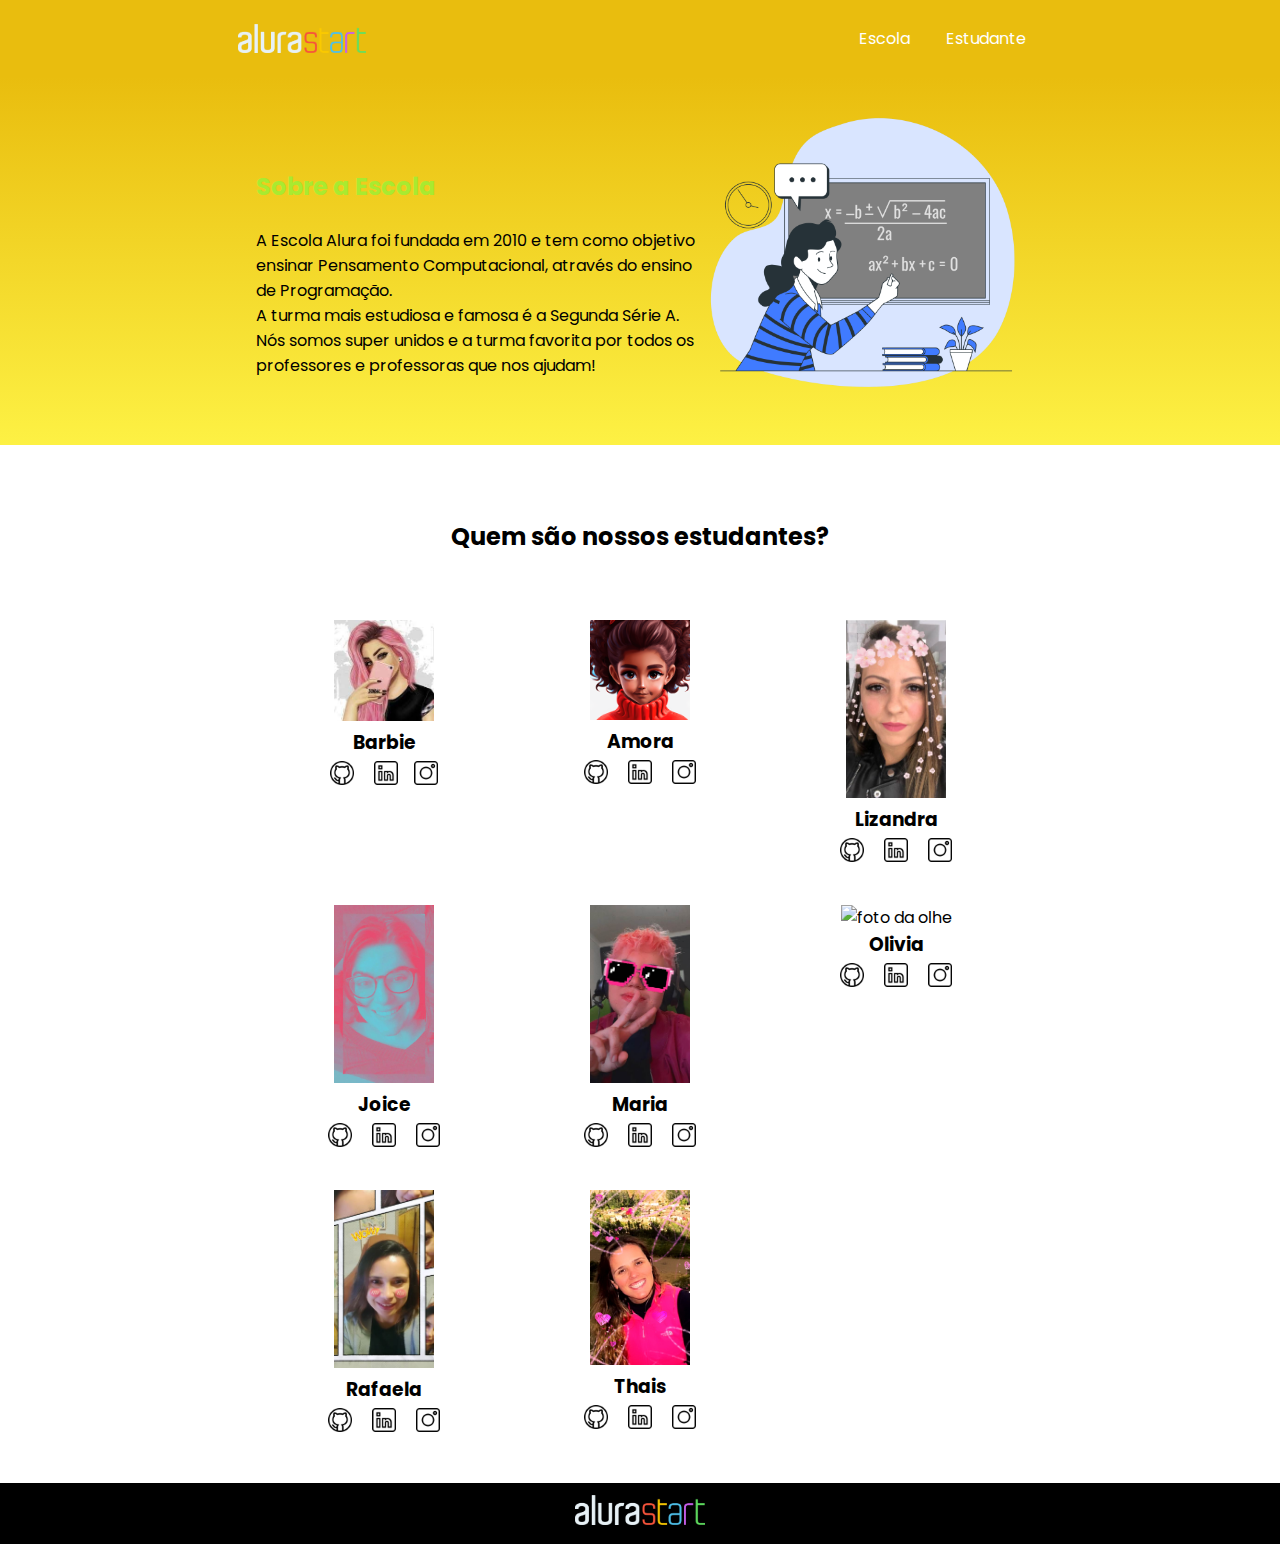
==== site-escola-alura8-main/index.html @ 29b8d6dc "Add files via upload" ====
<!DOCTYPE html>
<html lang="en">

<head>
    <meta charset="UTF-8">
    <meta http-equiv="X-UA-Compatible" content="IE=edge">
    <meta name="viewport" content="width=device-width, initial-scale=1.0">
    <title>Alura Start</title>
    <link rel="stylesheet" href="style.css">
    <link rel="preconnect" href="https://fonts.googleapis.com">
    <link rel="preconnect" href="https://fonts.gstatic.com" crossorigin>
    <link href="https://fonts.googleapis.com/css2?family=Poppins&display=swap" rel="stylesheet">
</head>

<body>
    <header class="cabecalho">
        <img class="cabecalho-imagem" src="./img/alurastart logo.png" alt="logo da alura start">
        <ul class="cabecalho-lista">
            <li class="cabecalho-lista-item"><a href="#escola">Escola</a></li>
            <li class="cabecalho-lista-item"><a href="#estudante">Estudante</a></li>
        </ul>
    </header>
    <section id="escola">
        <div class="escola-div-conteudo">
            <h2 class="escola-titulo">Sobre a Escola</h2>
            <p class="escola-texto-um">A Escola Alura foi fundada em 2010 e tem como objetivo ensinar Pensamento
                Computacional, através do ensino de Programação.</p>
            <p class="escola-texto-dois">A turma mais estudiosa e famosa é a Segunda Série A. Nós somos super unidos e a
                turma favorita por todos os professores e professoras que nos ajudam!</p>
        </div>
        <img class="escola-imagem" src="./img/Formula-bro.png" alt="imagem que representa uma professora em sala de aula">
    </section>

    <section id="estudante">
        <h2 class="estudante-titulo">Quem são nossos estudantes?</h2>
        <div class="estudante-todos">
            <span></span>
            <div class="estudante-div">
                <img class="estudante-imagem" src="barbie.jpeg" alt="foto da patricinha">
                <h3 class="estudante-nome">Barbie</h3>
                <a href="https://github.com/carolori"><img class="estudante-icone" src="./img/github.png"
                        alt="icone github"></a>
                <a href="https://linkedin.com/marcelopaludetto"><img class="estudante-icone" src="./img/linkedin.png"
                       
                <a href="https://instagram.com/marcelopaludetto"><img class="estudante-icone" src="./img/instagram.png"
                        alt="icone instagram"></a>
            </div>
            <div class="estudante-div">
                <img class="estudante-imagem" src="amora.png" alt="foto da amora">
                <h3 class="estudante-nome">Amora</h3>
                <a href="colar o site"><img class="estudante-icone" src="./img/github.png"
                        alt="icone github"></a>
                <a href="https://www.linkedin.com/in/gabriela-marcomini-de-lima/"><img class="estudante-icone"
                        src="./img/linkedin.png" alt="icone linkedin"></a>
                <a href="https://www.instagram.com/gabriela_marcomini/"><img class="estudante-icone" src="./img/instagram.png"
                        alt="icone instagram"></a>
            </div>
            <div class="estudante-div">
                <img class="estudante-imagem" src="./img/Liz.jpg" alt="foto da lizandra">
                <h3 class="estudante-nome">Lizandra</h3>
                <a href="https://github.com/LizandraDuarte40"><img class="estudante-icone" src="./img/github.png"
                        alt="icone github"></a>
                <a href="https://www.linkedin.com/in/lizandrarlm-duarte/"><img class="estudante-icone"
                        src="./img/linkedin.png" alt="icone linkedin"></a>
                <a href="https://www.instagram.com/lizandrarlm"><img class="estudante-icone" src="./img/instagram.png"
                        alt="icone instagram"></a>
            </div>
            <span></span>
            <span></span>
            <div class="estudante-div">
                <img class="estudante-imagem" src="./img/Joice.jpg" alt="foto da joice">
                <h3 class="estudante-nome">Joice</h3>
                <a href="https://github.com/JoiceAlura"><img class="estudante-icone" src="./img/github.png"
                        alt="icone github"></a>
                <a href="https://www.linkedin.com/in/joicebarbaresco/"><img class="estudante-icone" src="./img/linkedin.png"
                        alt="icone linkedin"></a>
                <a href="https://www.instagram.com/joicebarbaresco/"><img class="estudante-icone" src="./img/instagram.png"
                        alt="icone instagram"></a>
            </div>
            <div class="estudante-div">
                <img class="estudante-imagem" src="./img/Maria.jpg" alt="foto da maria">
                <h3 class="estudante-nome">Maria</h3>
                <a href="https://github.com/MagePSR"><img class="estudante-icone" src="./img/github.png"
                        alt="icone github"></a>
                <a href="https://www.linkedin.com/in/mariageovanna"><img class="estudante-icone" src="./img/linkedin.png"
                        alt="icone linkedin"></a>
                <a href="https://www.instagram.com/magpsr/"><img class="estudante-icone" src="./img/instagram.png"
                        alt="icone instagram"></a>
            </div>
            <div class="estudante-div">
                <img class="estudante-imagem" src="./img/Olivia.jpg" alt="foto da olhe">
                <h3 class="estudante-nome">Olivia</h3>
                <img class="estudante-icone" src="./img/github.png" alt="icone github">
                <a href="https://www.linkedin.com/in/olhe/"><img class="estudante-icone" src="./img/linkedin.png"
                        alt="icone linkedin"></a>
                <a href="https://github.com/olhe12"><img class="estudante-icone" src="./img/instagram.png"
                        alt="icone instagram"></a>
            </div>
            <span></span>
            <span></span>
            <div class="estudante-div">
                <img class="estudante-imagem" src="./img/Rafa.jpg" alt="foto da rafa">
                <h3 class="estudante-nome">Rafaela</h3>
                <a href="https://github.com/rafaelamunhoz12"><img class="estudante-icone" src="./img/github.png"
                        alt="icone github"></a>
                <a href="http://linkedin.com/in/rafaela-felix-munhoz-oliveira-02160a10a"><img class="estudante-icone"
                        src="./img/linkedin.png" alt="icone linkedin"></a>
                <a href="https://www.instagram.com/rafafmo/"><img class="estudante-icone" src="./img/instagram.png"
                        alt="icone instagram"></a>
            </div>
            <div class="estudante-div">
                <img class="estudante-imagem" src="./img/Thais.jpg" alt="foto da thais">
                <h3 class="estudante-nome">Thais</h3>
                <a href="https://github.com/Thaispianucci"><img class="estudante-icone" src="./img/github.png"
                        alt="icone github"></a>
                <a href="https://www.linkedin.com/in/thais-pianucci-benedicto-54a9a416/"><img class="estudante-icone"
                        src="./img/linkedin.png" alt="icone linkedin"></a>
                <a href="https://www.instagram.com/thaispianucci/"><img class="estudante-icone" src="./img/instagram.png"
                        alt="icone instagram"></a>
            </div>

        </div>
    </section>
    
    <footer class="rodape">
        <img class="rodape-imagem" src="./img/alurastart logo.png" alt="logo da alura start">
    </footer>
</body>

</html>
---- site-escola-alura8-main/style.css ----
*{
    margin: 0;
    padding: 0;
}
body {
    font-family: 'Poppins', sans-serif;
}
.cabecalho {
    background-color: #e9bd0e;
    color: white;
    display: flex;
    justify-content: space-around;
    align-items: center;
    padding: 24px 0;
}

.cabecalho-imagem{
    width: 10%;
}

.cabecalho-lista-item{
    display: inline-block;
    margin: 0 16px;
    font-size: 16px;
}

.cabecalho-lista-item a{
    text-decoration: none; 
    color: white;
}

.escola-imagem{
    width: 25%;
}

#escola{
    background-image: linear-gradient(#e9bd0e,#fdf144);
    color:rgb(0, 0, 0);
    display: flex;
    justify-content: center;
    align-items: center;
    padding: 24px 0;
}

.escola-div-conteudo{
    width: 35%;
}


.escola-titulo{
    color: #a9ea30;
    padding: 24px 0;
}

#estudante{
    padding: 24px 0;
}


.estudante-imagem{
    width: 100px;
}

.estudante-icone{
    width: 24px;
    padding: 4px 8px;
}

.estudante-div{
    text-align: center;
    padding: 16px 0;
}

.estudante-titulo{
    text-align: center;
    padding: 50px 0;
}

.estudante-todos{
    display: grid;
    grid-template-columns: 20% 20% 20% 20% 20%;
}

.rodape{
    background-color: black;
    text-align: center;
}

.rodape-imagem{
    height: 30px;
    padding: 12px 0;
   
}
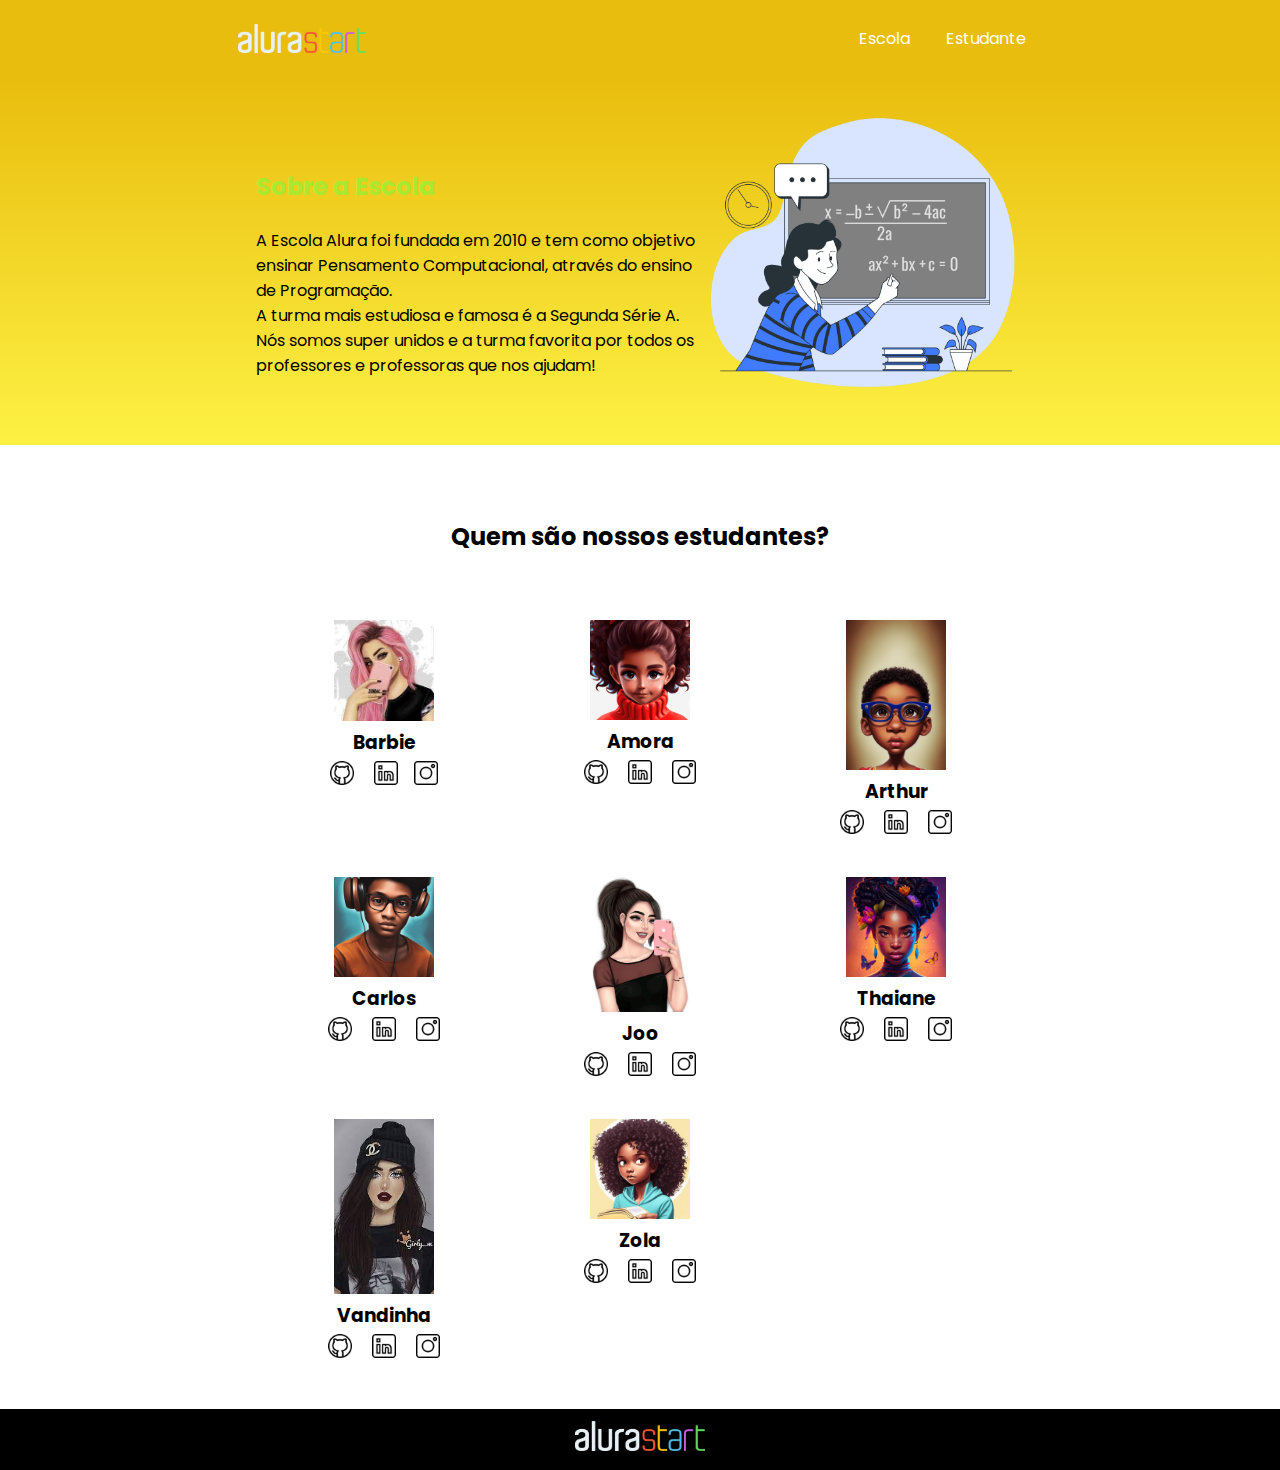
==== commit af04d85f: "Add files via upload" ====
--- a/site-escola-alura8-main/index.html
+++ b/site-escola-alura8-main/index.html
@@ -56,8 +56,8 @@
                         alt="icone instagram"></a>
             </div>
             <div class="estudante-div">
-                <img class="estudante-imagem" src="./img/Liz.jpg" alt="foto da lizandra">
-                <h3 class="estudante-nome">Lizandra</h3>
+                <img class="estudante-imagem" src="arthur.png" alt="foto do arthur">
+                <h3 class="estudante-nome">Arthur</h3>
                 <a href="https://github.com/LizandraDuarte40"><img class="estudante-icone" src="./img/github.png"
                         alt="icone github"></a>
                 <a href="https://www.linkedin.com/in/lizandrarlm-duarte/"><img class="estudante-icone"
@@ -68,8 +68,8 @@
             <span></span>
             <span></span>
             <div class="estudante-div">
-                <img class="estudante-imagem" src="./img/Joice.jpg" alt="foto da joice">
-                <h3 class="estudante-nome">Joice</h3>
+                <img class="estudante-imagem" src="carlos.png" alt="foto do carlos">
+                <h3 class="estudante-nome">Carlos</h3>
                 <a href="https://github.com/JoiceAlura"><img class="estudante-icone" src="./img/github.png"
                         alt="icone github"></a>
                 <a href="https://www.linkedin.com/in/joicebarbaresco/"><img class="estudante-icone" src="./img/linkedin.png"
@@ -78,8 +78,8 @@
                         alt="icone instagram"></a>
             </div>
             <div class="estudante-div">
-                <img class="estudante-imagem" src="./img/Maria.jpg" alt="foto da maria">
-                <h3 class="estudante-nome">Maria</h3>
+                <img class="estudante-imagem" src="joo.jpg" alt="foto da joo">
+                <h3 class="estudante-nome">Joo</h3>
                 <a href="https://github.com/MagePSR"><img class="estudante-icone" src="./img/github.png"
                         alt="icone github"></a>
                 <a href="https://www.linkedin.com/in/mariageovanna"><img class="estudante-icone" src="./img/linkedin.png"
@@ -88,8 +88,8 @@
                         alt="icone instagram"></a>
             </div>
             <div class="estudante-div">
-                <img class="estudante-imagem" src="./img/Olivia.jpg" alt="foto da olhe">
-                <h3 class="estudante-nome">Olivia</h3>
+                <img class="estudante-imagem" src="thaiane.jpg" alt="foto da thaiane">
+                <h3 class="estudante-nome">Thaiane</h3>
                 <img class="estudante-icone" src="./img/github.png" alt="icone github">
                 <a href="https://www.linkedin.com/in/olhe/"><img class="estudante-icone" src="./img/linkedin.png"
                         alt="icone linkedin"></a>
@@ -99,8 +99,8 @@
             <span></span>
             <span></span>
             <div class="estudante-div">
-                <img class="estudante-imagem" src="./img/Rafa.jpg" alt="foto da rafa">
-                <h3 class="estudante-nome">Rafaela</h3>
+                <img class="estudante-imagem" src="vandinha.jpeg" alt="foto da vandinha">
+                <h3 class="estudante-nome">Vandinha</h3>
                 <a href="https://github.com/rafaelamunhoz12"><img class="estudante-icone" src="./img/github.png"
                         alt="icone github"></a>
                 <a href="http://linkedin.com/in/rafaela-felix-munhoz-oliveira-02160a10a"><img class="estudante-icone"
@@ -109,8 +109,8 @@
                         alt="icone instagram"></a>
             </div>
             <div class="estudante-div">
-                <img class="estudante-imagem" src="./img/Thais.jpg" alt="foto da thais">
-                <h3 class="estudante-nome">Thais</h3>
+                <img class="estudante-imagem" src="zola.png" alt="foto da zola">
+                <h3 class="estudante-nome">Zola</h3>
                 <a href="https://github.com/Thaispianucci"><img class="estudante-icone" src="./img/github.png"
                         alt="icone github"></a>
                 <a href="https://www.linkedin.com/in/thais-pianucci-benedicto-54a9a416/"><img class="estudante-icone"
